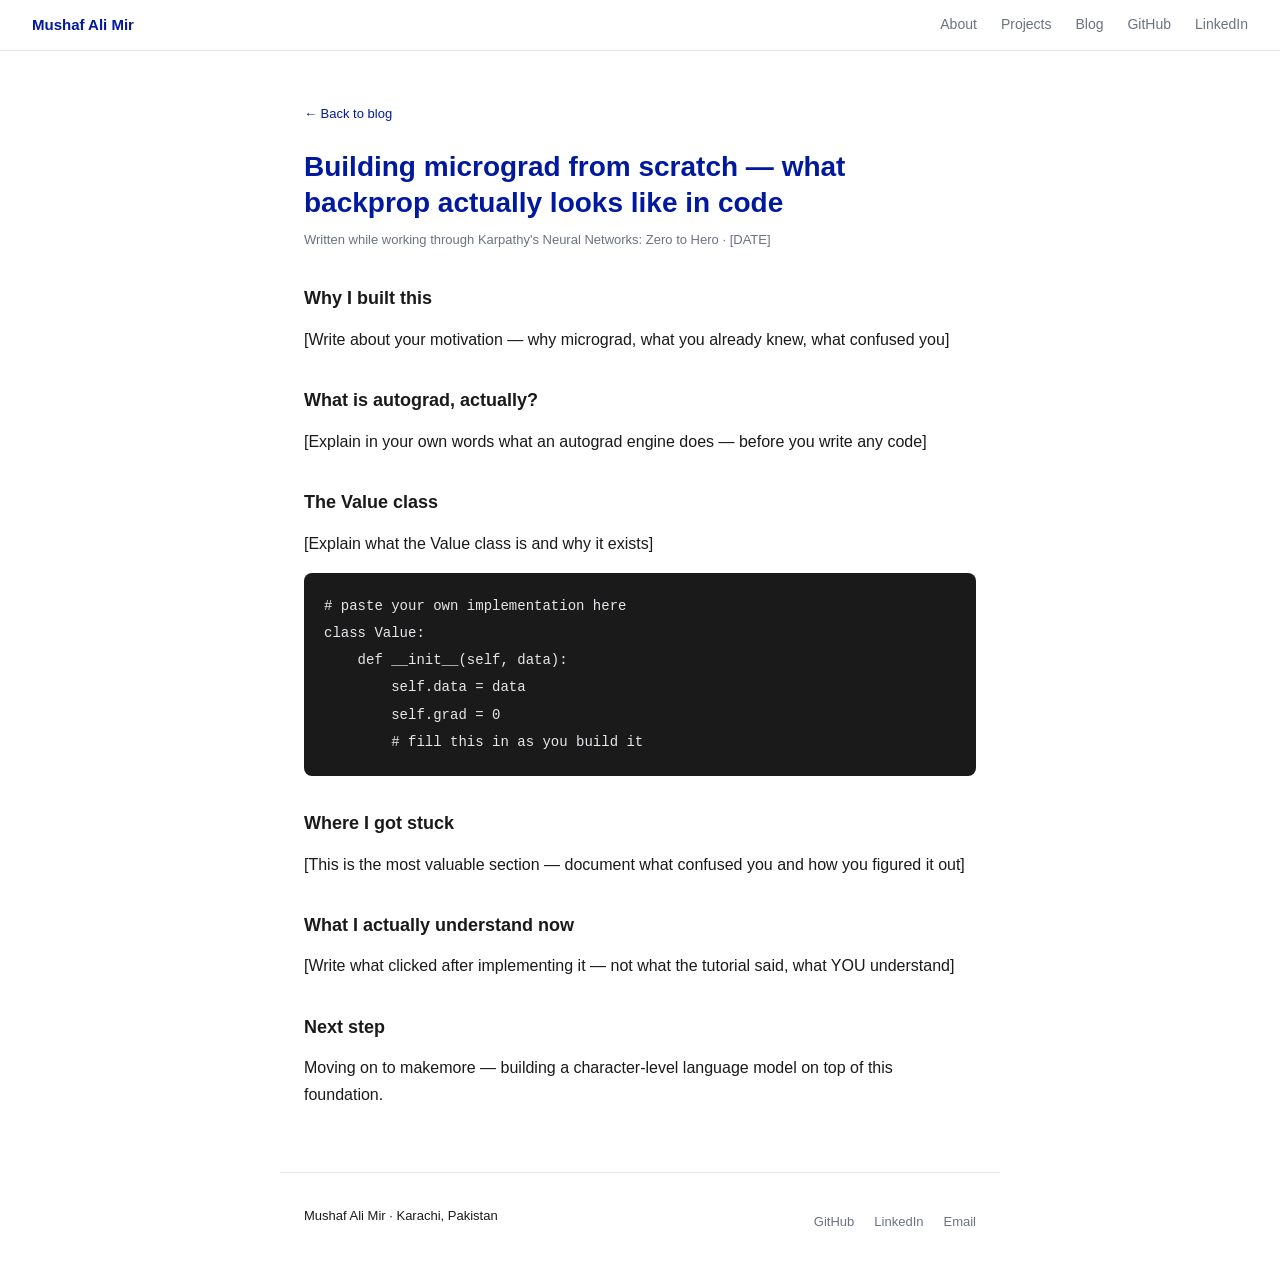
==== posts/micrograd.html @ a11a7858 "myPosts" ====
<!DOCTYPE html>
<html lang="en">
<head>
  <meta charset="UTF-8">
  <meta name="viewport" content="width=device-width, initial-scale=1.0">
  <title>Building micrograd from scratch — Mushaf Ali Mir</title>
  <link rel="stylesheet" href="../style.css">
  <style>
    .post-body { max-width: var(--max); margin: 0 auto; padding: 3rem 1.5rem; }
    .post-body h1 { font-size: 28px; font-weight: 700; color: var(--blue); margin-bottom: 0.5rem; line-height: 1.3; }
    .post-body .meta { font-size: 13px; color: var(--muted); margin-bottom: 2rem; }
    .post-body h3 { font-size: 18px; font-weight: 600; margin: 2rem 0 0.75rem; color: var(--text); }
    .post-body p { margin-bottom: 1rem; color: var(--text); font-size: 16px; }
    .post-body code { background: #f3f4f6; padding: 2px 6px; border-radius: 4px; font-family: monospace; font-size: 14px; }
    .post-body pre { background: #1a1a1a; color: #e5e7eb; padding: 1.25rem; border-radius: 8px; overflow-x: auto; margin: 1rem 0; }
    .post-body pre code { background: none; padding: 0; color: inherit; font-size: 14px; }
    .back { display: inline-block; font-size: 13px; color: var(--blue); text-decoration: none; margin-bottom: 1.5rem; }
    .back:hover { text-decoration: underline; }
  </style>
</head>
<body>

  <nav>
    <span class="nav-name">Mushaf Ali Mir</span>
    <div class="nav-links">
      <a href="../index.html#about">About</a>
      <a href="../index.html#projects">Projects</a>
      <a href="../index.html#blog">Blog</a>
      <a href="https://github.com/RED-Mushaf-Ali-Mir" target="_blank">GitHub</a>
      <a href="https://www.linkedin.com/in/mushaf-ali-mir-6a32b6295" target="_blank">LinkedIn</a>
    </div>
  </nav>

  <div class="post-body">
    <a href="../index.html#blog" class="back">← Back to blog</a>

    <h1>Building micrograd from scratch — what backprop actually looks like in code</h1>
    <div class="meta">Written while working through Karpathy's Neural Networks: Zero to Hero · [DATE]</div>

    <h3>Why I built this</h3>
    <p>
      [Write about your motivation — why micrograd, what you already knew, what confused you]
    </p>

    <h3>What is autograd, actually?</h3>
    <p>
      [Explain in your own words what an autograd engine does — before you write any code]
    </p>

    <h3>The Value class</h3>
    <p>[Explain what the Value class is and why it exists]</p>
    <pre><code># paste your own implementation here
class Value:
    def __init__(self, data):
        self.data = data
        self.grad = 0
        # fill this in as you build it
</code></pre>

    <h3>Where I got stuck</h3>
    <p>
      [This is the most valuable section — document what confused you and how you figured it out]
    </p>

    <h3>What I actually understand now</h3>
    <p>
      [Write what clicked after implementing it — not what the tutorial said, what YOU understand]
    </p>

    <h3>Next step</h3>
    <p>Moving on to makemore — building a character-level language model on top of this foundation.</p>

  </div>

  <footer>
    <p>Mushaf Ali Mir · Karachi, Pakistan</p>
    <div class="footer-links">
      <a href="https://github.com/RED-Mushaf-Ali-Mir" target="_blank">GitHub</a>
      <a href="https://www.linkedin.com/in/mushaf-ali-mir-6a32b6295" target="_blank">LinkedIn</a>
      <a href="mailto:mushafalimir49@gmail.com">Email</a>
    </div>
  </footer>

</body>
</html>
---- style.css ----
*, *::before, *::after { box-sizing: border-box; margin: 0; padding: 0; }

:root {
  --blue: #00199e;
  --blue-light: #e6eaff;
  --text: #1a1a1a;
  --muted: #6b7280;
  --border: #e5e7eb;
  --bg: #ffffff;
  --bg-soft: #f9fafb;
  --max: 720px;
}

body {
  font-family: -apple-system, BlinkMacSystemFont, 'Segoe UI', sans-serif;
  color: var(--text);
  background: var(--bg);
  line-height: 1.7;
  font-size: 16px;
}

/* NAV */
nav {
  position: sticky;
  top: 0;
  background: rgba(255,255,255,0.92);
  backdrop-filter: blur(8px);
  border-bottom: 1px solid var(--border);
  display: flex;
  justify-content: space-between;
  align-items: center;
  padding: 0.75rem 2rem;
  z-index: 100;
}

.nav-name {
  font-weight: 600;
  color: var(--blue);
  font-size: 15px;
}

.nav-links {
  display: flex;
  gap: 1.5rem;
}

.nav-links a {
  text-decoration: none;
  color: var(--muted);
  font-size: 14px;
  transition: color 0.15s;
}

.nav-links a:hover { color: var(--blue); }

/* SECTIONS */
section {
  max-width: var(--max);
  margin: 0 auto;
  padding: 4rem 1.5rem;
}

section + section {
  border-top: 1px solid var(--border);
}

h2 {
  font-size: 22px;
  font-weight: 600;
  color: var(--blue);
  margin-bottom: 1rem;
}

p { color: var(--text); margin-bottom: 0.75rem; }

.section-sub {
  color: var(--muted);
  font-size: 15px;
  margin-bottom: 1.5rem;
}

/* HERO */
#hero {
  padding: 6rem 1.5rem 4rem;
  border-top: none;
}

#hero h1 {
  font-size: 38px;
  font-weight: 700;
  color: var(--blue);
  margin-bottom: 0.5rem;
}

.tagline {
  font-size: 17px;
  color: var(--muted);
  margin-bottom: 0.75rem;
}

.hero-sub {
  font-size: 15px;
  color: var(--muted);
  max-width: 520px;
  margin-bottom: 1.75rem;
}

.hero-links { display: flex; gap: 0.75rem; }

.btn {
  display: inline-block;
  padding: 0.5rem 1.25rem;
  background: var(--blue);
  color: #fff;
  border-radius: 6px;
  text-decoration: none;
  font-size: 14px;
  font-weight: 500;
  transition: opacity 0.15s;
}

.btn:hover { opacity: 0.88; }

.btn-ghost {
  background: transparent;
  color: var(--blue);
  border: 1px solid var(--blue);
}

.btn-ghost:hover { background: var(--blue-light); opacity: 1; }

/* SKILLS */
.skills {
  display: flex;
  flex-wrap: wrap;
  gap: 8px;
  margin-top: 1.25rem;
}

.tag {
  font-size: 13px;
  background: var(--blue-light);
  color: var(--blue);
  padding: 4px 12px;
  border-radius: 20px;
  font-weight: 500;
}

/* PROJECTS */
.project-grid {
  display: grid;
  grid-template-columns: 1fr;
  gap: 1rem;
}

.card {
  border: 1px solid var(--border);
  border-radius: 10px;
  padding: 1.25rem;
  background: var(--bg-soft);
  transition: border-color 0.15s;
}

.card:hover { border-color: var(--blue); }

.card-header {
  display: flex;
  align-items: center;
  gap: 0.75rem;
  margin-bottom: 0.6rem;
}

.card-title {
  font-size: 16px;
  font-weight: 600;
  color: var(--text);
}

.card-tag {
  font-size: 12px;
  color: var(--muted);
  background: var(--border);
  padding: 2px 8px;
  border-radius: 4px;
}

.card p {
  font-size: 14px;
  color: var(--muted);
  margin-bottom: 0.75rem;
}

.card-link {
  font-size: 13px;
  color: var(--blue);
  text-decoration: none;
  font-weight: 500;
}

.card-link:hover { text-decoration: underline; }

/* BLOG */
.post-list {
  display: flex;
  flex-direction: column;
  gap: 0.75rem;
}

.post-item {
  display: block;
  text-decoration: none;
  border: 1px solid var(--border);
  border-radius: 10px;
  padding: 1.1rem 1.25rem;
  transition: border-color 0.15s;
}

.post-item:hover { border-color: var(--blue); }

.post-meta {
  font-size: 12px;
  color: var(--muted);
  margin-bottom: 0.3rem;
}

.post-title {
  font-size: 15px;
  font-weight: 600;
  color: var(--text);
  margin-bottom: 0.3rem;
}

.post-desc {
  font-size: 13px;
  color: var(--muted);
}

/* FOOTER */
footer {
  max-width: var(--max);
  margin: 0 auto;
  padding: 2rem 1.5rem;
  border-top: 1px solid var(--border);
  display: flex;
  justify-content: space-between;
  align-items: center;
  font-size: 13px;
  color: var(--muted);
}

.footer-links { display: flex; gap: 1.25rem; }
.footer-links a { color: var(--muted); text-decoration: none; }
.footer-links a:hover { color: var(--blue); }

/* RESPONSIVE */
@media (max-width: 600px) {
  nav { padding: 0.75rem 1rem; }
  .nav-links { gap: 1rem; }
  #hero h1 { font-size: 28px; }
  footer { flex-direction: column; gap: 0.75rem; text-align: center; }
}
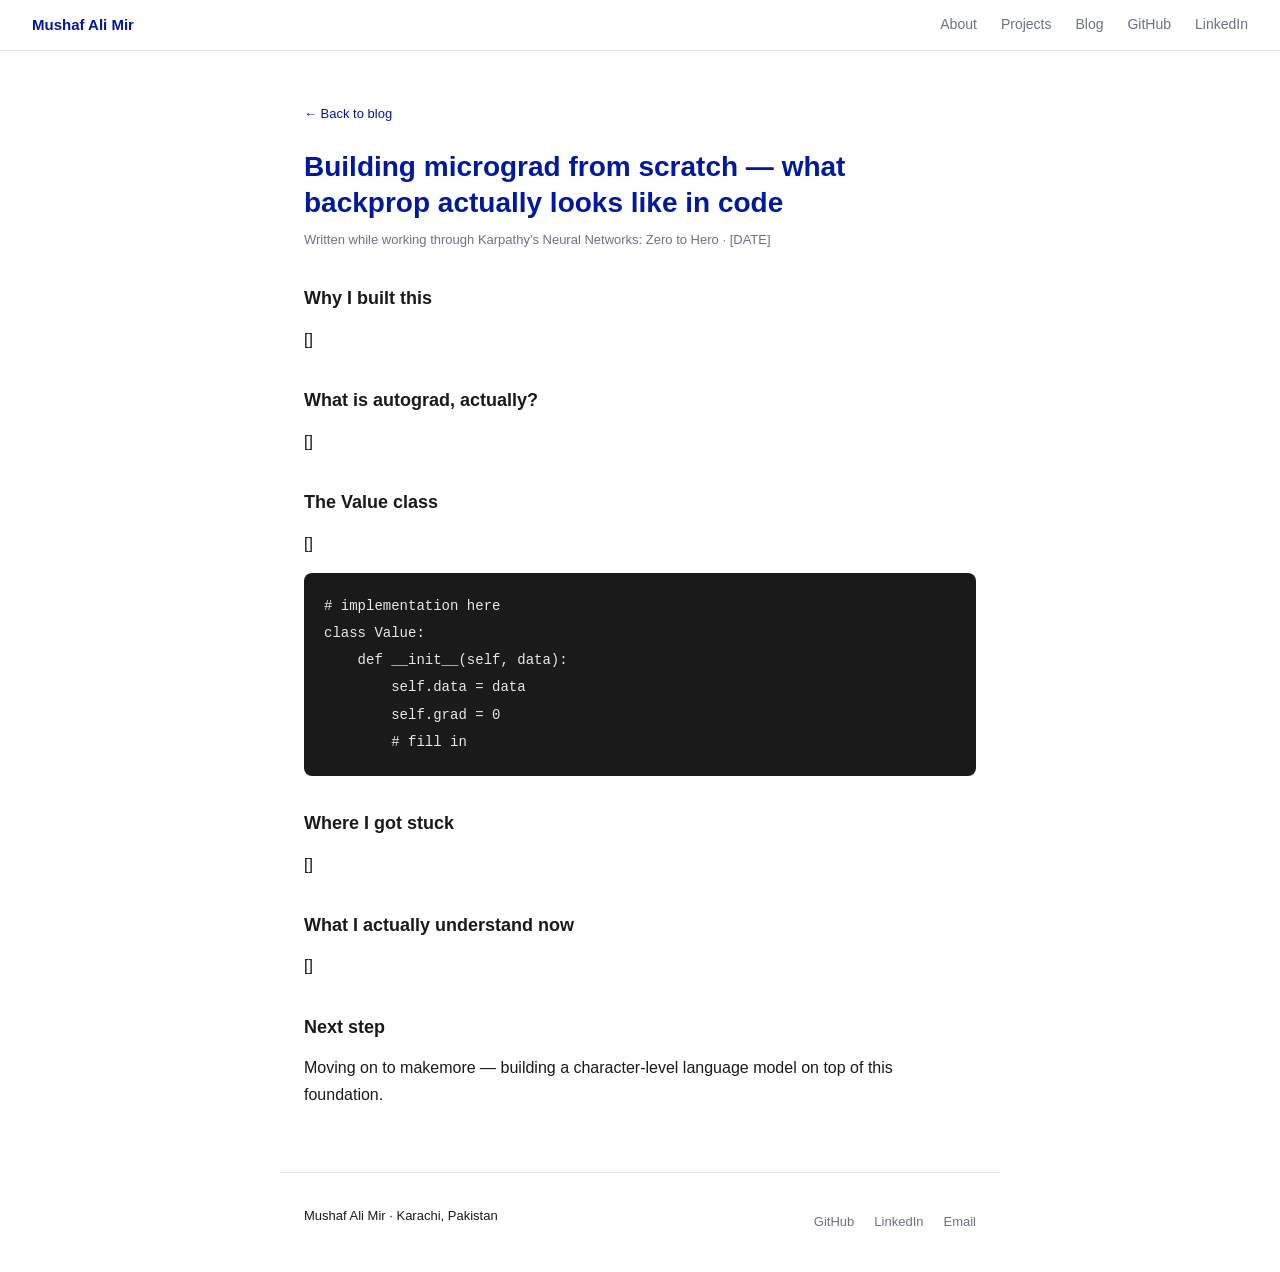
==== commit ecb9a18f: "post Updation" ====
--- a/posts/micrograd.html
+++ b/posts/micrograd.html
@@ -39,32 +39,32 @@
 
     <h3>Why I built this</h3>
     <p>
-      [Write about your motivation — why micrograd, what you already knew, what confused you]
+      []
     </p>
 
     <h3>What is autograd, actually?</h3>
     <p>
-      [Explain in your own words what an autograd engine does — before you write any code]
+      []
     </p>
 
     <h3>The Value class</h3>
-    <p>[Explain what the Value class is and why it exists]</p>
-    <pre><code># paste your own implementation here
+    <p>[]</p>
+    <pre><code># implementation here
 class Value:
     def __init__(self, data):
         self.data = data
         self.grad = 0
-        # fill this in as you build it
+        # fill in
 </code></pre>
 
     <h3>Where I got stuck</h3>
     <p>
-      [This is the most valuable section — document what confused you and how you figured it out]
+      []
     </p>
 
     <h3>What I actually understand now</h3>
     <p>
-      [Write what clicked after implementing it — not what the tutorial said, what YOU understand]
+      []
     </p>
 
     <h3>Next step</h3>
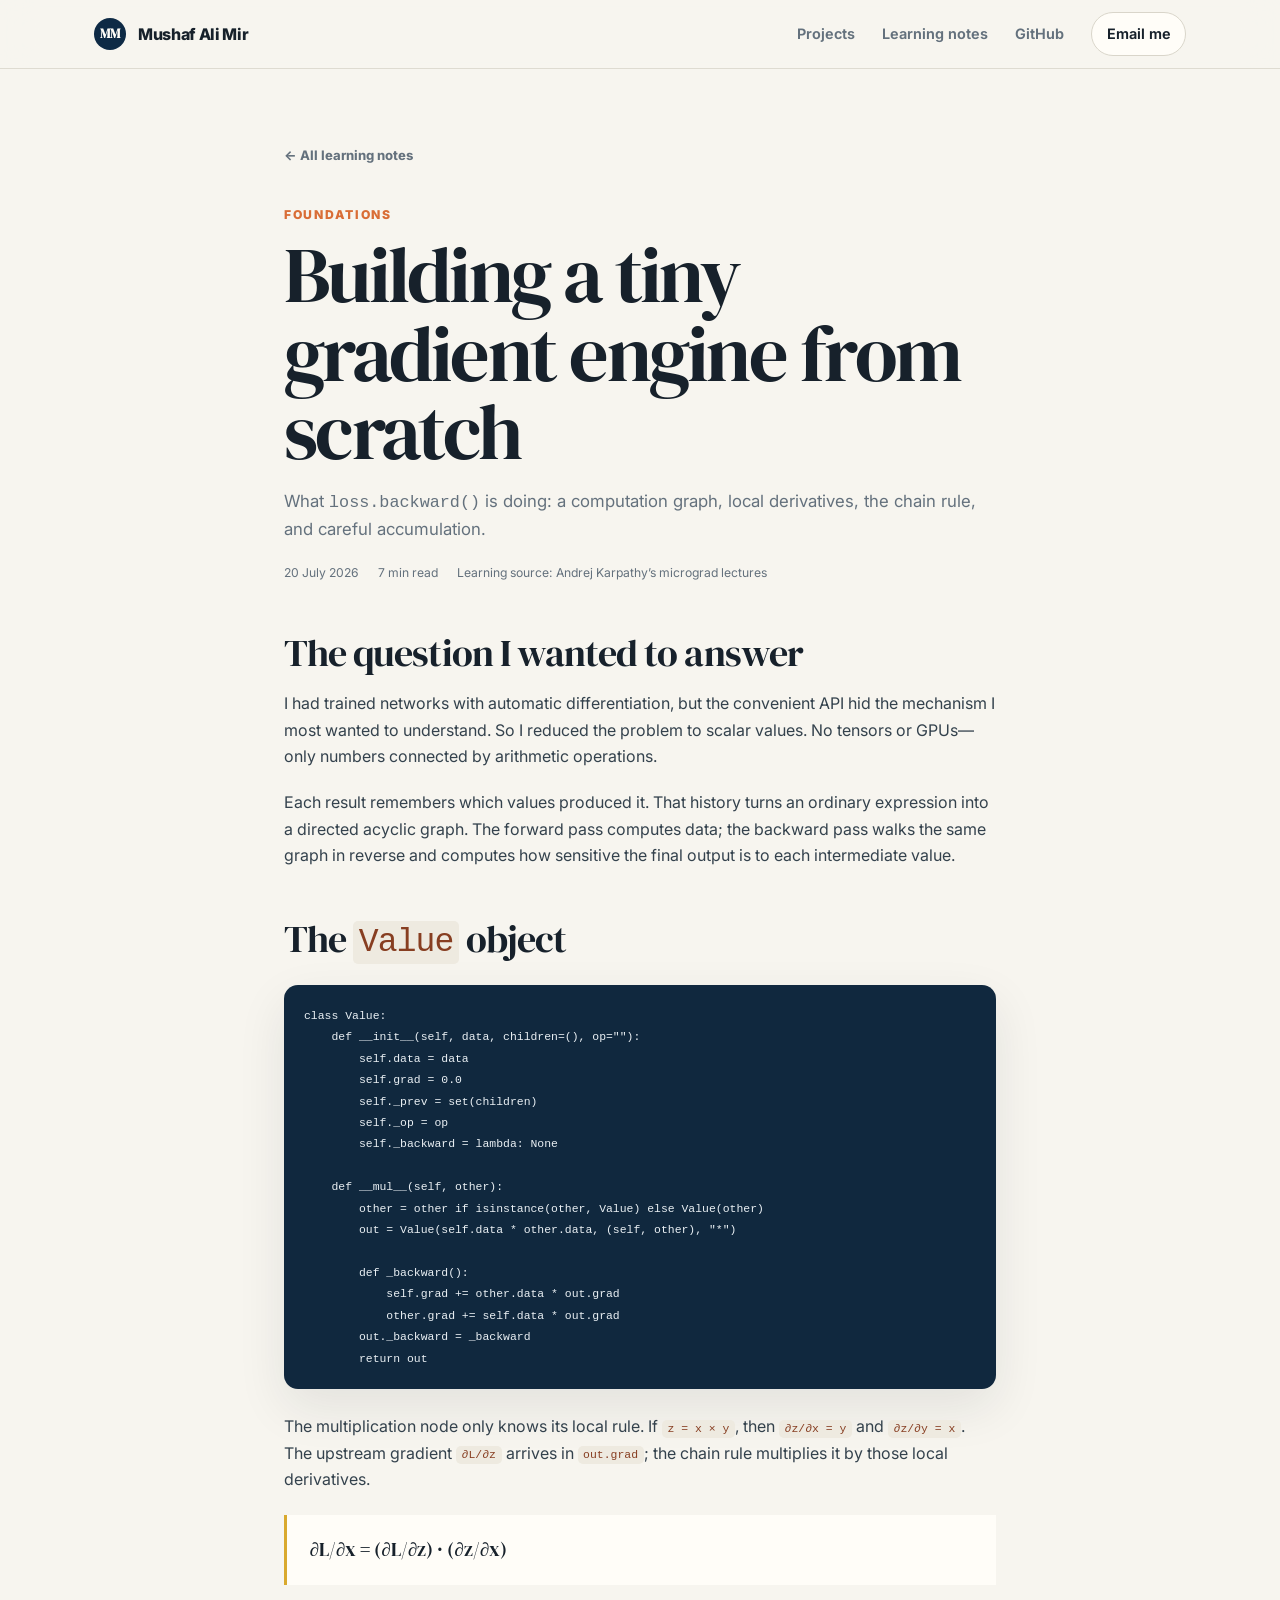
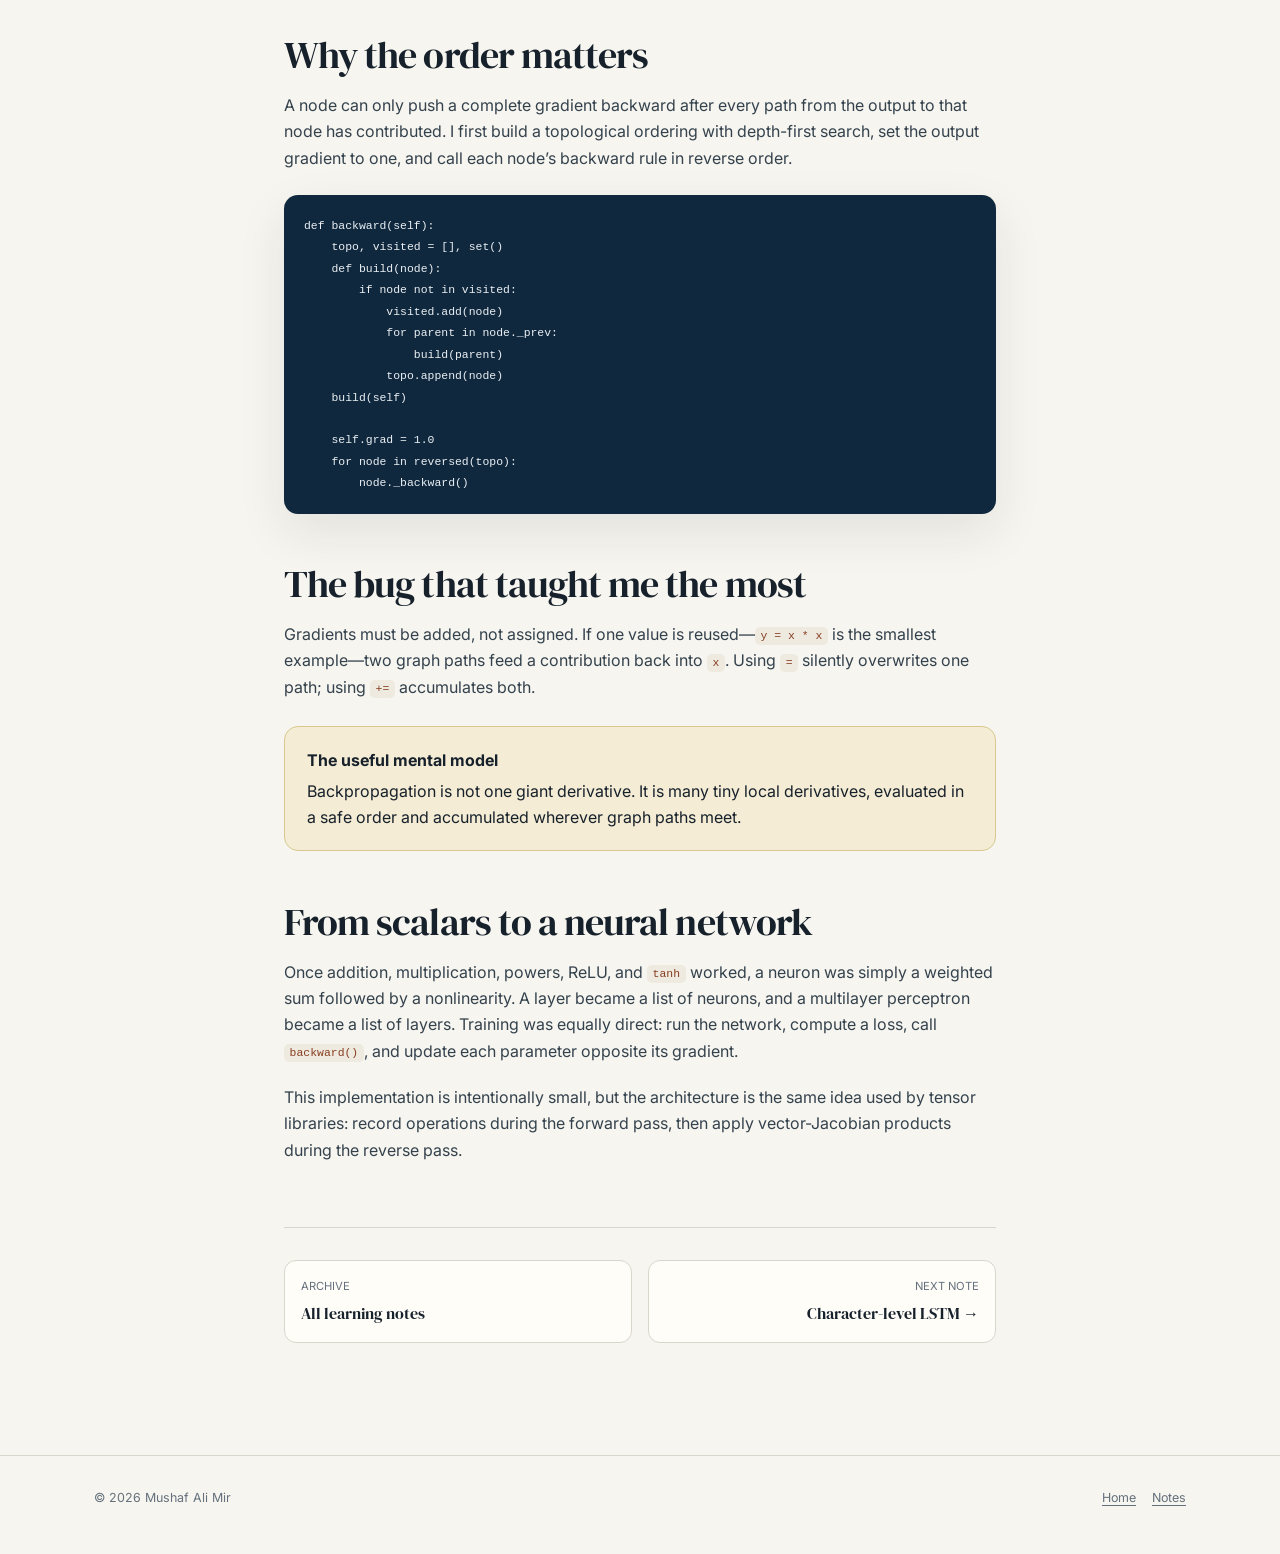
==== commit 23865f38: "done" ====
--- a/posts/micrograd.html
+++ b/posts/micrograd.html
@@ -1,85 +1,38 @@
-<!DOCTYPE html>
-<html lang="en">
-<head>
-  <meta charset="UTF-8">
-  <meta name="viewport" content="width=device-width, initial-scale=1.0">
-  <title>Building micrograd from scratch — Mushaf Ali Mir</title>
-  <link rel="stylesheet" href="../style.css">
-  <style>
-    .post-body { max-width: var(--max); margin: 0 auto; padding: 3rem 1.5rem; }
-    .post-body h1 { font-size: 28px; font-weight: 700; color: var(--blue); margin-bottom: 0.5rem; line-height: 1.3; }
-    .post-body .meta { font-size: 13px; color: var(--muted); margin-bottom: 2rem; }
-    .post-body h3 { font-size: 18px; font-weight: 600; margin: 2rem 0 0.75rem; color: var(--text); }
-    .post-body p { margin-bottom: 1rem; color: var(--text); font-size: 16px; }
-    .post-body code { background: #f3f4f6; padding: 2px 6px; border-radius: 4px; font-family: monospace; font-size: 14px; }
-    .post-body pre { background: #1a1a1a; color: #e5e7eb; padding: 1.25rem; border-radius: 8px; overflow-x: auto; margin: 1rem 0; }
-    .post-body pre code { background: none; padding: 0; color: inherit; font-size: 14px; }
-    .back { display: inline-block; font-size: 13px; color: var(--blue); text-decoration: none; margin-bottom: 1.5rem; }
-    .back:hover { text-decoration: underline; }
-  </style>
-</head>
-<body>
+<!doctype html><html lang="en"><head><meta charset="utf-8"><meta name="viewport" content="width=device-width, initial-scale=1"><meta name="description" content="A practical explanation of reverse-mode automatic differentiation through a tiny scalar engine."><title>Building a tiny gradient engine — Mushaf Ali Mir</title><link rel="preconnect" href="https://fonts.googleapis.com"><link rel="preconnect" href="https://fonts.gstatic.com" crossorigin><link href="https://fonts.googleapis.com/css2?family=DM+Serif+Display&family=Inter:wght@400;600;700;800&display=swap" rel="stylesheet"><link rel="stylesheet" href="../style.css"><script src="../script.js" defer></script></head>
+<body><header class="site-nav"><nav class="nav-inner"><a class="brand" href="../index.html"><span class="brand-mark">MM</span><span>Mushaf Ali Mir</span></a><button class="menu-button" type="button" aria-label="Open navigation" aria-expanded="false">☰</button><div class="nav-links"><a href="../index.html#projects">Projects</a><a href="../blog.html">Learning notes</a><a href="https://github.com/RED-Mushaf-Ali-Mir">GitHub</a><a class="nav-cta" href="mailto:mushafalimir49@gmail.com">Email me</a></div></nav></header>
+<main class="article-shell"><a class="back-link" href="../blog.html">← All learning notes</a><article><header class="article-header"><p class="kicker">Foundations</p><h1>Building a tiny gradient engine from scratch</h1><p class="article-deck">What <code>loss.backward()</code> is doing: a computation graph, local derivatives, the chain rule, and careful accumulation.</p><div class="article-meta"><time datetime="2026-07-20">20 July 2026</time><span>7 min read</span><span>Learning source: Andrej Karpathy’s micrograd lectures</span></div></header>
+<div class="article-body"><h2>The question I wanted to answer</h2><p>I had trained networks with automatic differentiation, but the convenient API hid the mechanism I most wanted to understand. So I reduced the problem to scalar values. No tensors or GPUs—only numbers connected by arithmetic operations.</p><p>Each result remembers which values produced it. That history turns an ordinary expression into a directed acyclic graph. The forward pass computes data; the backward pass walks the same graph in reverse and computes how sensitive the final output is to each intermediate value.</p>
+<h2>The <code>Value</code> object</h2><pre><code>class Value:
+    def __init__(self, data, children=(), op=""):
+        self.data = data
+        self.grad = 0.0
+        self._prev = set(children)
+        self._op = op
+        self._backward = lambda: None
 
-  <nav>
-    <span class="nav-name">Mushaf Ali Mir</span>
-    <div class="nav-links">
-      <a href="../index.html#about">About</a>
-      <a href="../index.html#projects">Projects</a>
-      <a href="../index.html#blog">Blog</a>
-      <a href="https://github.com/RED-Mushaf-Ali-Mir" target="_blank">GitHub</a>
-      <a href="https://www.linkedin.com/in/mushaf-ali-mir-6a32b6295" target="_blank">LinkedIn</a>
-    </div>
-  </nav>
+    def __mul__(self, other):
+        other = other if isinstance(other, Value) else Value(other)
+        out = Value(self.data * other.data, (self, other), "*")
 
-  <div class="post-body">
-    <a href="../index.html#blog" class="back">← Back to blog</a>
+        def _backward():
+            self.grad += other.data * out.grad
+            other.grad += self.data * out.grad
+        out._backward = _backward
+        return out</code></pre><p>The multiplication node only knows its local rule. If <code>z = x × y</code>, then <code>∂z/∂x = y</code> and <code>∂z/∂y = x</code>. The upstream gradient <code>∂L/∂z</code> arrives in <code>out.grad</code>; the chain rule multiplies it by those local derivatives.</p>
+<div class="formula">∂L/∂x = (∂L/∂z) · (∂z/∂x)</div>
+<h2>Why the order matters</h2><p>A node can only push a complete gradient backward after every path from the output to that node has contributed. I first build a topological ordering with depth-first search, set the output gradient to one, and call each node’s backward rule in reverse order.</p><pre><code>def backward(self):
+    topo, visited = [], set()
+    def build(node):
+        if node not in visited:
+            visited.add(node)
+            for parent in node._prev:
+                build(parent)
+            topo.append(node)
+    build(self)
 
-    <h1>Building micrograd from scratch — what backprop actually looks like in code</h1>
-    <div class="meta">Written while working through Karpathy's Neural Networks: Zero to Hero · [DATE]</div>
-
-    <h3>Why I built this</h3>
-    <p>
-      []
-    </p>
-
-    <h3>What is autograd, actually?</h3>
-    <p>
-      []
-    </p>
-
-    <h3>The Value class</h3>
-    <p>[]</p>
-    <pre><code># implementation here
-class Value:
-    def __init__(self, data):
-        self.data = data
-        self.grad = 0
-        # fill in
-</code></pre>
-
-    <h3>Where I got stuck</h3>
-    <p>
-      []
-    </p>
-
-    <h3>What I actually understand now</h3>
-    <p>
-      []
-    </p>
-
-    <h3>Next step</h3>
-    <p>Moving on to makemore — building a character-level language model on top of this foundation.</p>
-
-  </div>
-
-  <footer>
-    <p>Mushaf Ali Mir · Karachi, Pakistan</p>
-    <div class="footer-links">
-      <a href="https://github.com/RED-Mushaf-Ali-Mir" target="_blank">GitHub</a>
-      <a href="https://www.linkedin.com/in/mushaf-ali-mir-6a32b6295" target="_blank">LinkedIn</a>
-      <a href="mailto:mushafalimir49@gmail.com">Email</a>
-    </div>
-  </footer>
-
-</body>
-</html>
+    self.grad = 1.0
+    for node in reversed(topo):
+        node._backward()</code></pre>
+<h2>The bug that taught me the most</h2><p>Gradients must be added, not assigned. If one value is reused—<code>y = x * x</code> is the smallest example—two graph paths feed a contribution back into <code>x</code>. Using <code>=</code> silently overwrites one path; using <code>+=</code> accumulates both.</p><div class="callout"><strong>The useful mental model</strong>Backpropagation is not one giant derivative. It is many tiny local derivatives, evaluated in a safe order and accumulated wherever graph paths meet.</div>
+<h2>From scalars to a neural network</h2><p>Once addition, multiplication, powers, ReLU, and <code>tanh</code> worked, a neuron was simply a weighted sum followed by a nonlinearity. A layer became a list of neurons, and a multilayer perceptron became a list of layers. Training was equally direct: run the network, compute a loss, call <code>backward()</code>, and update each parameter opposite its gradient.</p><p>This implementation is intentionally small, but the architecture is the same idea used by tensor libraries: record operations during the forward pass, then apply vector-Jacobian products during the reverse pass.</p>
+<nav class="article-nav"><a href="../blog.html"><small>Archive</small><strong>All learning notes</strong></a><a href="RNN-MusicGenerator.html"><small>Next note</small><strong>Character-level LSTM →</strong></a></nav></div></article></main><footer class="site-footer"><div class="footer-inner"><span>© 2026 Mushaf Ali Mir</span><div class="footer-links"><a href="../index.html">Home</a><a href="../blog.html">Notes</a></div></div></footer></body></html>
--- a/style.css
+++ b/style.css
@@ -1,261 +1,190 @@
-*, *::before, *::after { box-sizing: border-box; margin: 0; padding: 0; }
+*, *::before, *::after { box-sizing: border-box; }
 
 :root {
-  --blue: #00199e;
-  --blue-light: #e6eaff;
-  --text: #1a1a1a;
-  --muted: #6b7280;
-  --border: #e5e7eb;
-  --bg: #ffffff;
-  --bg-soft: #f9fafb;
-  --max: 720px;
+  --ink: #17212b;
+  --muted: #64717d;
+  --paper: #f7f5ef;
+  --paper-2: #eeeae0;
+  --white: #fffdf8;
+  --line: #d9d5ca;
+  --blue: #173f63;
+  --blue-2: #0e2a45;
+  --gold: #d9a92e;
+  --orange: #d96d36;
+  --shadow: 0 18px 50px rgba(23, 33, 43, .09);
+  --max: 1140px;
+  --reading: 760px;
+  --serif: "DM Serif Display", Georgia, serif;
+  --sans: Inter, ui-sans-serif, system-ui, -apple-system, BlinkMacSystemFont, "Segoe UI", sans-serif;
 }
 
-body {
-  font-family: -apple-system, BlinkMacSystemFont, 'Segoe UI', sans-serif;
-  color: var(--text);
-  background: var(--bg);
-  line-height: 1.7;
-  font-size: 16px;
+html { scroll-behavior: smooth; scroll-padding-top: 84px; }
+body { margin: 0; background: var(--paper); color: var(--ink); font-family: var(--sans); line-height: 1.65; }
+body.menu-open { overflow: hidden; }
+a { color: inherit; }
+img { max-width: 100%; display: block; }
+button, input { font: inherit; }
+:focus-visible { outline: 3px solid rgba(217, 169, 46, .75); outline-offset: 3px; }
+.skip-link { position: fixed; top: .75rem; left: .75rem; z-index: 200; transform: translateY(-160%); background: var(--white); padding: .65rem 1rem; border-radius: 999px; }
+.skip-link:focus { transform: translateY(0); }
+
+.site-nav { position: sticky; top: 0; z-index: 100; border-bottom: 1px solid rgba(217, 213, 202, .8); background: rgba(247, 245, 239, .9); backdrop-filter: blur(16px); }
+.nav-inner { max-width: var(--max); min-height: 68px; margin: 0 auto; padding: 0 1.5rem; display: flex; align-items: center; justify-content: space-between; gap: 2rem; }
+.brand { display: inline-flex; align-items: center; gap: .75rem; text-decoration: none; font-weight: 800; letter-spacing: -.02em; }
+.brand-mark { width: 32px; height: 32px; border-radius: 50%; display: grid; place-items: center; background: var(--blue-2); color: var(--white); font-family: var(--serif); font-size: .8rem; }
+.nav-links { display: flex; align-items: center; gap: 1.7rem; }
+.nav-links a { color: var(--muted); font-size: .9rem; font-weight: 650; text-decoration: none; }
+.nav-links a:hover, .nav-links a[aria-current="page"] { color: var(--blue); }
+.nav-cta { padding: .55rem .9rem; border: 1px solid var(--line); border-radius: 999px; background: var(--white); color: var(--ink) !important; }
+.menu-button { display: none; width: 42px; height: 42px; border: 1px solid var(--line); border-radius: 50%; background: var(--white); color: var(--ink); cursor: pointer; }
+
+.hero { min-height: 690px; position: relative; display: grid; place-items: center; overflow: hidden; background: var(--blue-2) url("assets/starry-night.webp") center 47% / cover no-repeat; color: var(--white); }
+.hero::before { content: ""; position: absolute; inset: 0; background: linear-gradient(90deg, rgba(6, 25, 44, .88), rgba(6, 25, 44, .45) 48%, rgba(6, 25, 44, .75)), linear-gradient(0deg, rgba(6, 25, 44, .78), transparent 52%); }
+.hero::after { content: ""; position: absolute; inset: auto 0 0; height: 120px; background: linear-gradient(transparent, var(--paper)); }
+.hero-content { position: relative; z-index: 1; width: min(var(--max), calc(100% - 3rem)); padding: 6rem 0 8rem; display: grid; grid-template-columns: 1fr 320px; align-items: center; gap: clamp(3rem, 8vw, 8rem); }
+.eyebrow { margin: 0 0 .9rem; color: #f4cf68; font-size: .78rem; font-weight: 800; letter-spacing: .16em; text-transform: uppercase; }
+.hero h1 { max-width: 760px; margin: 0; font-family: var(--serif); font-size: clamp(3.3rem, 7vw, 6.8rem); font-weight: 400; letter-spacing: -.045em; line-height: .92; }
+.hero-copy { max-width: 650px; margin: 1.5rem 0 0; color: rgba(255,255,255,.82); font-size: clamp(1rem, 2vw, 1.15rem); }
+.hero-actions { display: flex; flex-wrap: wrap; gap: .8rem; margin-top: 2rem; }
+.button { display: inline-flex; align-items: center; justify-content: center; gap: .55rem; min-height: 46px; padding: .7rem 1.1rem; border-radius: 999px; background: var(--gold); color: #102131; text-decoration: none; font-size: .9rem; font-weight: 800; transition: transform .18s ease, background .18s ease; }
+.button:hover { transform: translateY(-2px); background: #efc44d; }
+.button.secondary { border: 1px solid rgba(255,255,255,.38); background: rgba(255,255,255,.08); color: var(--white); backdrop-filter: blur(8px); }
+.portrait-wrap { position: relative; justify-self: center; }
+.portrait-frame { width: min(30vw, 300px); aspect-ratio: 4 / 5; padding: 10px; border: 1px solid rgba(255,255,255,.52); border-radius: 48% 48% 18px 18px; background: rgba(255,255,255,.12); box-shadow: 0 32px 80px rgba(0,0,0,.4); transform: rotate(2deg); }
+.portrait-frame img { width: 100%; height: 100%; border-radius: inherit; object-fit: cover; background: #c7b98a; }
+.portrait-note { position: absolute; right: -1.5rem; bottom: 1.5rem; margin: 0; padding: .5rem .75rem; border: 1px solid rgba(255,255,255,.3); border-radius: 999px; background: rgba(8,30,50,.74); color: rgba(255,255,255,.8); font-family: var(--serif); font-size: .8rem; transform: rotate(-3deg); backdrop-filter: blur(8px); }
+
+.page { max-width: var(--max); margin: 0 auto; padding: 0 1.5rem; }
+.section { padding: 6.5rem 0; }
+.section + .section { border-top: 1px solid var(--line); }
+.section-head { display: grid; grid-template-columns: minmax(0, 1fr) minmax(280px, 520px); gap: 2rem; align-items: end; margin-bottom: 2.6rem; }
+.kicker { margin: 0 0 .65rem; color: var(--orange); font-size: .76rem; font-weight: 850; letter-spacing: .14em; text-transform: uppercase; }
+h2, .page-title { margin: 0; font-family: var(--serif); font-weight: 400; letter-spacing: -.025em; line-height: 1.06; }
+h2 { font-size: clamp(2.4rem, 5vw, 4rem); }
+.section-intro { margin: 0; color: var(--muted); font-size: 1rem; }
+.about-grid { display: grid; grid-template-columns: 1.2fr .8fr; gap: clamp(2rem, 7vw, 6rem); }
+.lead { margin: 0 0 1.1rem; font-family: var(--serif); font-size: clamp(1.55rem, 3vw, 2.15rem); line-height: 1.28; }
+.about-copy p:not(.lead) { color: var(--muted); }
+.focus-list { margin: 0; padding: 0; list-style: none; border-top: 1px solid var(--line); }
+.focus-list li { display: grid; grid-template-columns: 2.5rem 1fr; gap: .75rem; padding: 1rem 0; border-bottom: 1px solid var(--line); }
+.focus-list span { color: var(--orange); font-family: var(--serif); }
+.focus-list strong { display: block; margin-bottom: .2rem; font-size: .95rem; }
+.focus-list small { color: var(--muted); font-size: .82rem; line-height: 1.5; }
+.skill-row { display: flex; flex-wrap: wrap; gap: .55rem; margin-top: 1.8rem; }
+.pill { padding: .42rem .72rem; border: 1px solid var(--line); border-radius: 999px; background: rgba(255,255,255,.45); color: #4e5b66; font-size: .78rem; font-weight: 700; }
+
+.project-list { display: grid; grid-template-columns: repeat(12, 1fr); gap: 1rem; }
+.project-card { grid-column: span 6; min-height: 310px; position: relative; overflow: hidden; display: flex; flex-direction: column; padding: 1.65rem; border: 1px solid var(--line); border-radius: 22px; background: var(--white); transition: transform .2s ease, box-shadow .2s ease; }
+.project-card:first-child { grid-column: span 7; background: var(--blue-2); color: var(--white); }
+.project-card:nth-child(2) { grid-column: span 5; background: #e9dfbf; }
+.project-card:hover { transform: translateY(-4px); box-shadow: var(--shadow); }
+.project-number { color: var(--orange); font-family: var(--serif); font-size: .9rem; }
+.project-card:first-child .project-number { color: #f4cf68; }
+.project-card h3 { max-width: 470px; margin: auto 0 .75rem; font-family: var(--serif); font-size: clamp(1.65rem, 3vw, 2.35rem); font-weight: 400; line-height: 1.08; }
+.project-card p { max-width: 540px; margin: 0; color: var(--muted); font-size: .9rem; }
+.project-card:first-child p { color: rgba(255,255,255,.7); }
+.project-meta { display: flex; justify-content: space-between; align-items: center; gap: 1rem; margin-top: 1.45rem; color: var(--muted); font-size: .75rem; font-weight: 750; }
+.project-card:first-child .project-meta { color: rgba(255,255,255,.64); }
+.project-link { text-decoration: none; }
+.project-link::after { content: ""; position: absolute; inset: 0; }
+
+.blog-preview { display: grid; grid-template-columns: 1.05fr .95fr; border: 1px solid var(--line); border-radius: 22px; overflow: hidden; background: var(--white); }
+.featured-post { min-height: 430px; position: relative; display: flex; flex-direction: column; padding: 2rem; background: linear-gradient(145deg, #143c61, #091d32); color: var(--white); text-decoration: none; }
+.featured-post::after { content: "σ"; position: absolute; right: 1.5rem; top: .5rem; color: rgba(255,255,255,.05); font-family: var(--serif); font-size: 12rem; }
+.post-tag { align-self: flex-start; padding: .35rem .6rem; border-radius: 999px; background: rgba(217,169,46,.18); color: #f4cf68; font-size: .7rem; font-weight: 850; letter-spacing: .08em; text-transform: uppercase; }
+.featured-post h3 { max-width: 520px; margin: auto 0 1rem; font-family: var(--serif); font-size: clamp(2rem, 4vw, 3.1rem); font-weight: 400; line-height: 1.05; }
+.featured-post p { margin: 0; color: rgba(255,255,255,.68); font-size: .92rem; }
+.post-list { display: flex; flex-direction: column; }
+.post-row { flex: 1; display: grid; grid-template-columns: 84px 1fr auto; gap: 1rem; align-items: center; padding: 1.35rem 1.5rem; border-bottom: 1px solid var(--line); text-decoration: none; }
+.post-row:last-child { border-bottom: 0; }
+.post-row:hover h3 { color: var(--blue); }
+.post-date { color: var(--muted); font-size: .72rem; text-transform: uppercase; }
+.post-row h3 { margin: 0 0 .25rem; font-family: var(--serif); font-size: 1.15rem; font-weight: 400; line-height: 1.25; }
+.post-row p { margin: 0; color: var(--muted); font-size: .78rem; }
+.arrow { color: var(--orange); font-size: 1.2rem; }
+.section-action { margin-top: 1.5rem; text-align: right; }
+.text-link { color: var(--blue); font-size: .88rem; font-weight: 800; text-underline-offset: 4px; }
+
+.notes-hero { max-width: var(--max); margin: 0 auto; padding: 6rem 1.5rem 3rem; }
+.page-title { max-width: 820px; font-size: clamp(3.2rem, 8vw, 6.5rem); }
+.notes-hero p { max-width: 650px; margin: 1.4rem 0 0; color: var(--muted); font-size: 1.05rem; }
+.filters { max-width: var(--max); margin: 0 auto; padding: 0 1.5rem 2rem; display: flex; flex-wrap: wrap; gap: .5rem; }
+.filter { border: 1px solid var(--line); border-radius: 999px; padding: .5rem .85rem; background: transparent; color: var(--muted); font-size: .8rem; font-weight: 750; cursor: pointer; }
+.filter:hover, .filter.active { border-color: var(--blue); background: var(--blue); color: var(--white); }
+.notes-grid { max-width: var(--max); margin: 0 auto; padding: 0 1.5rem 7rem; display: grid; grid-template-columns: repeat(2, minmax(0, 1fr)); gap: 1rem; }
+.note-card { min-height: 280px; display: flex; flex-direction: column; padding: 1.5rem; border: 1px solid var(--line); border-radius: 18px; background: var(--white); text-decoration: none; transition: transform .18s ease, box-shadow .18s ease; }
+.note-card:hover { transform: translateY(-3px); box-shadow: var(--shadow); }
+.note-card[hidden] { display: none; }
+.note-card .meta { display: flex; justify-content: space-between; gap: 1rem; color: var(--muted); font-size: .72rem; }
+.note-card h2 { margin: auto 0 .8rem; font-size: clamp(1.6rem, 3vw, 2.15rem); }
+.note-card p { margin: 0; color: var(--muted); font-size: .85rem; }
+
+.article-shell { max-width: var(--reading); margin: 0 auto; padding: 4.5rem 1.5rem 7rem; }
+.back-link { display: inline-flex; margin-bottom: 2.4rem; color: var(--muted); font-size: .82rem; font-weight: 750; text-decoration: none; }
+.back-link:hover { color: var(--blue); }
+.article-header { margin-bottom: 3rem; }
+.article-header h1 { margin: .7rem 0 1rem; font-family: var(--serif); font-size: clamp(2.6rem, 7vw, 4.9rem); font-weight: 400; letter-spacing: -.035em; line-height: 1; }
+.article-deck { margin: 0 0 1.2rem; color: var(--muted); font-size: 1.05rem; }
+.article-meta { display: flex; flex-wrap: wrap; gap: .7rem 1.2rem; color: var(--muted); font-size: .76rem; }
+.article-body h2 { margin: 3.2rem 0 1rem; font-size: clamp(1.75rem, 4vw, 2.35rem); }
+.article-body h3 { margin: 2rem 0 .7rem; font-family: var(--serif); font-size: 1.35rem; font-weight: 400; }
+.article-body p, .article-body li { color: #34424d; }
+.article-body p { margin: 0 0 1.25rem; }
+.article-body ul, .article-body ol { margin: 0 0 1.4rem; padding-left: 1.25rem; }
+.article-body li + li { margin-top: .5rem; }
+.article-body code { padding: .15rem .35rem; border-radius: 5px; background: var(--paper-2); color: #873e21; font-size: .88em; }
+.article-body pre { overflow-x: auto; margin: 1.5rem 0; padding: 1.25rem; border-radius: 14px; background: #10283e; color: #eaf0f4; box-shadow: var(--shadow); }
+.article-body pre code { padding: 0; background: none; color: inherit; }
+.formula { margin: 1.4rem 0; padding: 1.2rem 1.4rem; border-left: 3px solid var(--gold); background: var(--white); font-family: var(--serif); font-size: 1.2rem; }
+.callout { margin: 1.6rem 0; padding: 1.25rem 1.4rem; border: 1px solid #d8c88f; border-radius: 14px; background: #f4ecd4; }
+.callout strong { display: block; margin-bottom: .3rem; }
+.article-nav { display: grid; grid-template-columns: 1fr 1fr; gap: 1rem; margin-top: 4rem; padding-top: 2rem; border-top: 1px solid var(--line); }
+.article-nav a { padding: 1rem; border: 1px solid var(--line); border-radius: 12px; background: var(--white); text-decoration: none; }
+.article-nav small { display: block; color: var(--muted); font-size: .7rem; text-transform: uppercase; }
+.article-nav strong { display: block; margin-top: .25rem; font-family: var(--serif); font-weight: 400; }
+.article-nav a:last-child { text-align: right; }
+
+.site-footer { border-top: 1px solid var(--line); }
+.footer-inner { max-width: var(--max); margin: 0 auto; padding: 2rem 1.5rem 3rem; display: flex; justify-content: space-between; gap: 2rem; color: var(--muted); font-size: .78rem; }
+.footer-links { display: flex; flex-wrap: wrap; gap: 1rem; }
+.footer-links a { text-underline-offset: 3px; }
+
+@media (max-width: 850px) {
+  .menu-button { display: grid; place-items: center; }
+  .nav-links { position: fixed; inset: 68px 0 auto; display: none; flex-direction: column; align-items: stretch; gap: 0; padding: 1rem 1.5rem 2rem; border-bottom: 1px solid var(--line); background: var(--paper); }
+  .nav-links.open { display: flex; }
+  .nav-links a { padding: .85rem 0; font-size: 1rem; }
+  .nav-cta { border: 0; border-radius: 0; background: transparent; }
+  .hero { min-height: auto; }
+  .hero-content { grid-template-columns: 1fr; padding-top: 4.5rem; text-align: center; }
+  .hero-copy { margin-left: auto; margin-right: auto; }
+  .hero-actions { justify-content: center; }
+  .portrait-wrap { grid-row: 1; }
+  .portrait-frame { width: 210px; }
+  .section-head, .about-grid { grid-template-columns: 1fr; }
+  .project-card, .project-card:first-child, .project-card:nth-child(2) { grid-column: span 12; }
+  .blog-preview { grid-template-columns: 1fr; }
+  .featured-post { min-height: 360px; }
 }
 
-/* NAV */
-nav {
-  position: sticky;
-  top: 0;
-  background: rgba(255,255,255,0.92);
-  backdrop-filter: blur(8px);
-  border-bottom: 1px solid var(--border);
-  display: flex;
-  justify-content: space-between;
-  align-items: center;
-  padding: 0.75rem 2rem;
-  z-index: 100;
+@media (max-width: 620px) {
+  .section { padding: 4.6rem 0; }
+  .hero-content { width: min(100% - 2rem, var(--max)); gap: 2.5rem; padding-bottom: 7rem; }
+  .hero h1 { font-size: clamp(3rem, 17vw, 4.6rem); }
+  .portrait-frame { width: 170px; }
+  .portrait-note { right: -1rem; }
+  .project-card { min-height: 270px; }
+  .post-row { grid-template-columns: 1fr auto; }
+  .post-date { grid-column: 1 / -1; }
+  .post-row p { display: none; }
+  .notes-grid { grid-template-columns: 1fr; }
+  .article-shell { padding-top: 3rem; }
+  .article-nav { grid-template-columns: 1fr; }
+  .article-nav a:last-child { text-align: left; }
+  .footer-inner { flex-direction: column; }
 }
 
-.nav-name {
-  font-weight: 600;
-  color: var(--blue);
-  font-size: 15px;
+@media (prefers-reduced-motion: reduce) {
+  html { scroll-behavior: auto; }
+  *, *::before, *::after { transition-duration: .01ms !important; }
 }
-
-.nav-links {
-  display: flex;
-  gap: 1.5rem;
-}
-
-.nav-links a {
-  text-decoration: none;
-  color: var(--muted);
-  font-size: 14px;
-  transition: color 0.15s;
-}
-
-.nav-links a:hover { color: var(--blue); }
-
-/* SECTIONS */
-section {
-  max-width: var(--max);
-  margin: 0 auto;
-  padding: 4rem 1.5rem;
-}
-
-section + section {
-  border-top: 1px solid var(--border);
-}
-
-h2 {
-  font-size: 22px;
-  font-weight: 600;
-  color: var(--blue);
-  margin-bottom: 1rem;
-}
-
-p { color: var(--text); margin-bottom: 0.75rem; }
-
-.section-sub {
-  color: var(--muted);
-  font-size: 15px;
-  margin-bottom: 1.5rem;
-}
-
-/* HERO */
-#hero {
-  padding: 6rem 1.5rem 4rem;
-  border-top: none;
-}
-
-#hero h1 {
-  font-size: 38px;
-  font-weight: 700;
-  color: var(--blue);
-  margin-bottom: 0.5rem;
-}
-
-.tagline {
-  font-size: 17px;
-  color: var(--muted);
-  margin-bottom: 0.75rem;
-}
-
-.hero-sub {
-  font-size: 15px;
-  color: var(--muted);
-  max-width: 520px;
-  margin-bottom: 1.75rem;
-}
-
-.hero-links { display: flex; gap: 0.75rem; }
-
-.btn {
-  display: inline-block;
-  padding: 0.5rem 1.25rem;
-  background: var(--blue);
-  color: #fff;
-  border-radius: 6px;
-  text-decoration: none;
-  font-size: 14px;
-  font-weight: 500;
-  transition: opacity 0.15s;
-}
-
-.btn:hover { opacity: 0.88; }
-
-.btn-ghost {
-  background: transparent;
-  color: var(--blue);
-  border: 1px solid var(--blue);
-}
-
-.btn-ghost:hover { background: var(--blue-light); opacity: 1; }
-
-/* SKILLS */
-.skills {
-  display: flex;
-  flex-wrap: wrap;
-  gap: 8px;
-  margin-top: 1.25rem;
-}
-
-.tag {
-  font-size: 13px;
-  background: var(--blue-light);
-  color: var(--blue);
-  padding: 4px 12px;
-  border-radius: 20px;
-  font-weight: 500;
-}
-
-/* PROJECTS */
-.project-grid {
-  display: grid;
-  grid-template-columns: 1fr;
-  gap: 1rem;
-}
-
-.card {
-  border: 1px solid var(--border);
-  border-radius: 10px;
-  padding: 1.25rem;
-  background: var(--bg-soft);
-  transition: border-color 0.15s;
-}
-
-.card:hover { border-color: var(--blue); }
-
-.card-header {
-  display: flex;
-  align-items: center;
-  gap: 0.75rem;
-  margin-bottom: 0.6rem;
-}
-
-.card-title {
-  font-size: 16px;
-  font-weight: 600;
-  color: var(--text);
-}
-
-.card-tag {
-  font-size: 12px;
-  color: var(--muted);
-  background: var(--border);
-  padding: 2px 8px;
-  border-radius: 4px;
-}
-
-.card p {
-  font-size: 14px;
-  color: var(--muted);
-  margin-bottom: 0.75rem;
-}
-
-.card-link {
-  font-size: 13px;
-  color: var(--blue);
-  text-decoration: none;
-  font-weight: 500;
-}
-
-.card-link:hover { text-decoration: underline; }
-
-/* BLOG */
-.post-list {
-  display: flex;
-  flex-direction: column;
-  gap: 0.75rem;
-}
-
-.post-item {
-  display: block;
-  text-decoration: none;
-  border: 1px solid var(--border);
-  border-radius: 10px;
-  padding: 1.1rem 1.25rem;
-  transition: border-color 0.15s;
-}
-
-.post-item:hover { border-color: var(--blue); }
-
-.post-meta {
-  font-size: 12px;
-  color: var(--muted);
-  margin-bottom: 0.3rem;
-}
-
-.post-title {
-  font-size: 15px;
-  font-weight: 600;
-  color: var(--text);
-  margin-bottom: 0.3rem;
-}
-
-.post-desc {
-  font-size: 13px;
-  color: var(--muted);
-}
-
-/* FOOTER */
-footer {
-  max-width: var(--max);
-  margin: 0 auto;
-  padding: 2rem 1.5rem;
-  border-top: 1px solid var(--border);
-  display: flex;
-  justify-content: space-between;
-  align-items: center;
-  font-size: 13px;
-  color: var(--muted);
-}
-
-.footer-links { display: flex; gap: 1.25rem; }
-.footer-links a { color: var(--muted); text-decoration: none; }
-.footer-links a:hover { color: var(--blue); }
-
-/* RESPONSIVE */
-@media (max-width: 600px) {
-  nav { padding: 0.75rem 1rem; }
-  .nav-links { gap: 1rem; }
-  #hero h1 { font-size: 28px; }
-  footer { flex-direction: column; gap: 0.75rem; text-align: center; }
-}
